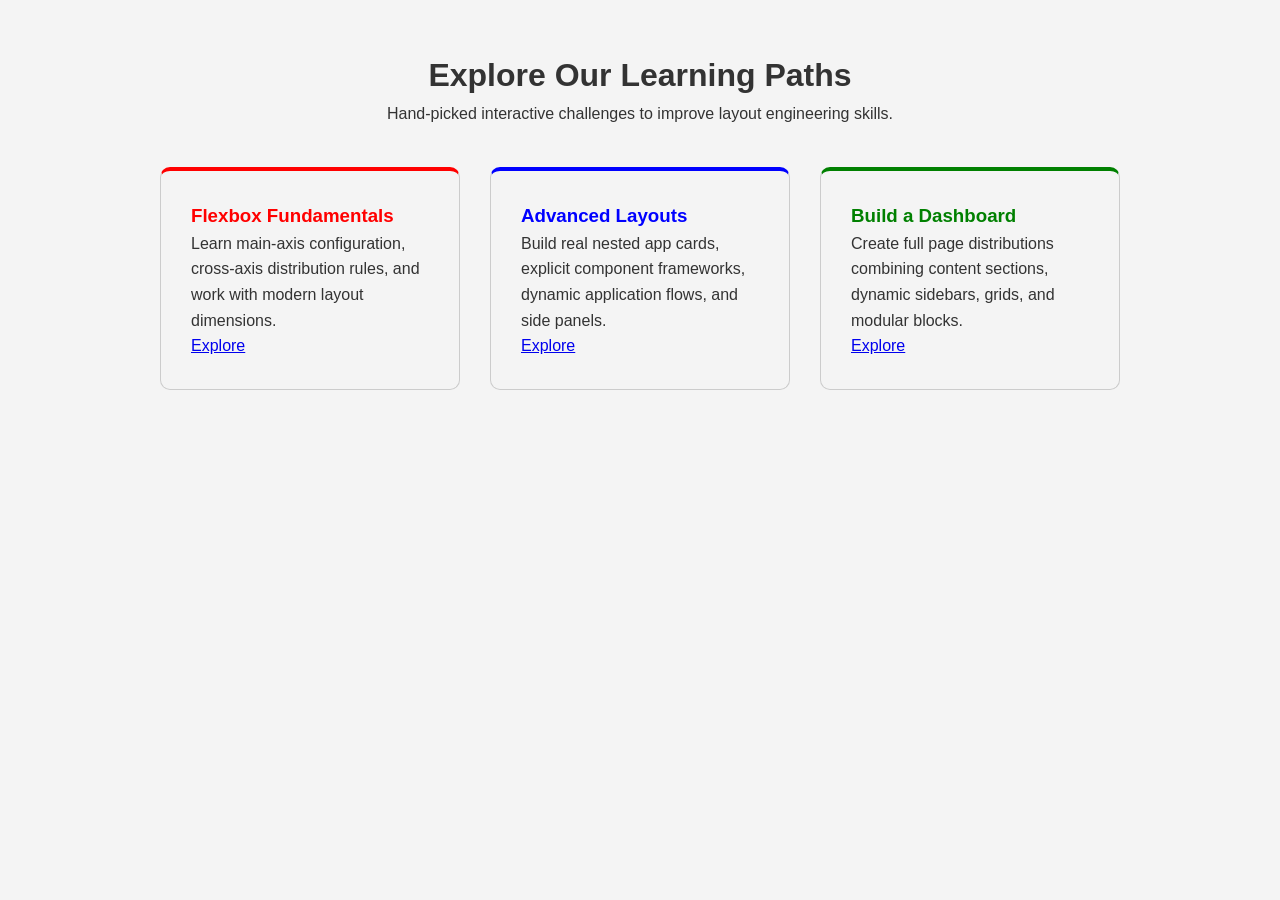
==== flex/index.html @ 64cbf276 "add flex" ====
<!DOCTYPE html>
<html lang="en">
<head>
    <meta charset="UTF-8">
    <meta name="viewport" content="width=device-width, initial-scale=1.0">
    <title>Flex</title>
    <link rel="stylesheet" href="style.css">
</head>
<body>
    <div class="header">
        <h1>Explore Our Learning Paths</h1>
        <p>Hand-picked interactive challenges to improve layout engineering skills.</p>
    </div>
    <main>
        <section class="a">
            <h3>Flexbox Fundamentals</h3>    
            <p>Learn main-axis configuration, cross-axis distribution rules, and work with modern layout dimensions.</p>
            <a href="#" class="explore">Explore</a>
        </section>
        <section class="b">
            <h3>Advanced Layouts</h3>     
            <p>Build real nested app cards, explicit component frameworks, dynamic application flows, and side panels.</p>
            <a href="#" class="explore">Explore</a>
        </section>
        <section class="c">
            <h3>Build a Dashboard</h3>     
            <p>Create full page distributions combining content sections, dynamic sidebars, grids, and modular blocks.</p>
            <a href="#" class="explore">Explore</a>
        </section>
    </main>

</body>
</html>
---- flex/style.css ----
* {
  margin: 0;
  padding: 0;
  box-sizing: border-box;
}

body {
  font-family: Arial, sans-serif;
  background-color: #f4f4f4;
  color: #333;
  line-height: 1.6;
}

.header {
    display: flex;
    align-items: center;
    justify-content: center;
    flex-direction: column;
    margin: 50px 0 0 0;
}

main {
    display: flex;
    flex-direction: row;
    justify-content: center;
    padding-inline: 50px;
    gap: 30px;
}

section {
    max-width: 300px;
    display: flex;
    flex-direction: column;
    margin: 40px 0;
    border: 1px solid #ccc;
    border-radius: 10px;
    padding: 30px;
}

.a{
    border-top: 4px solid red;
}

.a h3{
    color: red;
}

.b{
    border-top: 4px solid blue;
}

.b h3{
    color: blue;
}

.c{
    border-top: 4px solid green;
}

.c h3{
    color: green;
}
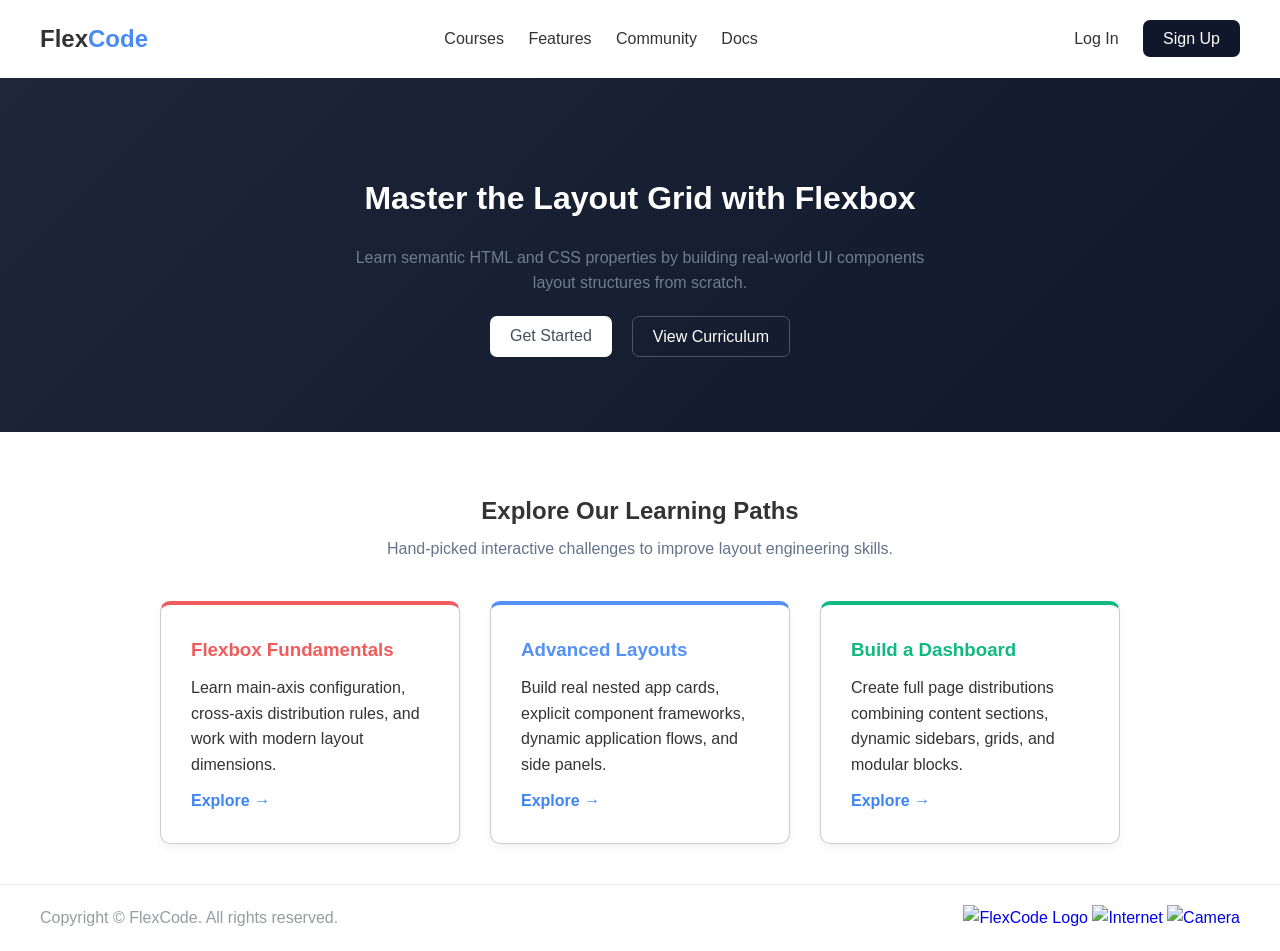
==== commit 15deab2f: "add all" ====
--- a/flex/index.html
+++ b/flex/index.html
@@ -7,27 +7,59 @@
     <link rel="stylesheet" href="style.css">
 </head>
 <body>
+    <header>
+        <section class="logo">
+            <h2>Flex<span class="highlight">Code</span></h2>
+        </section>
+        <section class="nav">
+            <a href="#">Courses</a>
+            <a href="#">Features</a>
+            <a href="#">Community</a>
+            <a href="#">Docs</a>
+        </section>
+        <section class="cta">
+            <a href="#" class="login">Log In</a>
+            <a href="#" class="signup">Sign Up</a>
+        </section>
+    </header>
+    <div class="hero">
+        <h1>Master the Layout Grid with Flexbox</h1>
+        <p>Learn semantic HTML and CSS properties by building real-world UI components layout structures from scratch.</p>
+        <div class="buttons">
+            <a href="#" class="start">Get Started</a>
+            <a href="#" class="watch">View Curriculum</a>
+        </div>
+    </div>
     <div class="header">
-        <h1>Explore Our Learning Paths</h1>
+        <h2>Explore Our Learning Paths</h2>
         <p>Hand-picked interactive challenges to improve layout engineering skills.</p>
     </div>
     <main>
         <section class="a">
             <h3>Flexbox Fundamentals</h3>    
             <p>Learn main-axis configuration, cross-axis distribution rules, and work with modern layout dimensions.</p>
-            <a href="#" class="explore">Explore</a>
+            <a href="#" class="explore">Explore &rarr;</a>
         </section>
         <section class="b">
             <h3>Advanced Layouts</h3>     
             <p>Build real nested app cards, explicit component frameworks, dynamic application flows, and side panels.</p>
-            <a href="#" class="explore">Explore</a>
+            <a href="#" class="explore">Explore &rarr;</a>
         </section>
         <section class="c">
             <h3>Build a Dashboard</h3>     
             <p>Create full page distributions combining content sections, dynamic sidebars, grids, and modular blocks.</p>
-            <a href="#" class="explore">Explore</a>
+            <a href="#" class="explore">Explore &rarr;</a>
         </section>
     </main>
-
+    <footer>
+        <section>
+            <p>Copyright &copy; FlexCode. All rights reserved.</p>
+        </section>
+        <section>
+            <a href="#"><img src="x.png" alt="FlexCode Logo"></a>
+            <a href="#"><img src="internet.png" alt="Internet"></a>
+            <a href="#"><img src="camera.png" alt="Camera"></a>
+        </section>
+    </footer>
 </body>
 </html>
--- a/flex/style.css
+++ b/flex/style.css
@@ -4,9 +4,86 @@
   box-sizing: border-box;
 }
 
+header {
+    display: flex;
+    align-items: center;
+    justify-content: space-between;
+    padding: 20px 40px;
+}
+
+.highlight {
+    color: #498bf6;
+}
+
+.nav a{
+    padding: 10px;
+    color: #333;
+}
+
+.cta a{
+    padding: 10px 20px;
+}
+
+.login{
+    color: #333;
+}
+
+.signup{
+    background-color: #0f172a;
+    color: #fff;
+    border-radius: 7px;
+}
+
+.hero{
+    display: flex;
+    align-items: center;
+    justify-content: center;
+    flex-direction: column;
+    padding: 75px 0;
+    background: linear-gradient(
+    135deg,
+    #1e273a 0%,
+    #0f172a 100%);
+}
+
+.hero p{
+    max-width: 600px;
+    text-align: center;
+    color: #6f7d91;
+}
+
+.hero h1, .hero p, .hero .buttons{
+    margin-top: 20px;
+}
+
+.hero h1{
+    color: #fff;
+    font-weight: 900;
+}
+
+.start{
+    color: #484e5c;
+    background-color: #fff;
+    border-radius: 7px;
+    padding: 7px 20px;
+}
+
+.watch{
+    color: #fff;
+    border: 1px solid #475569;
+    border-radius: 7px;
+    padding: 7px 20px;
+}
+
+.buttons{
+    display: flex;
+    text-align: center;
+    gap: 20px;
+    margin-top: 30px;
+}
+
 body {
   font-family: Arial, sans-serif;
-  background-color: #f4f4f4;
   color: #333;
   line-height: 1.6;
 }
@@ -16,7 +93,12 @@
     align-items: center;
     justify-content: center;
     flex-direction: column;
-    margin: 50px 0 0 0;
+    margin: 60px 0 0 0;
+}
+
+.header p{
+    margin-top: 5px;
+    color: #64748b;;
 }
 
 main {
@@ -27,7 +109,7 @@
     gap: 30px;
 }
 
-section {
+main section {
     max-width: 300px;
     display: flex;
     flex-direction: column;
@@ -35,29 +117,58 @@
     border: 1px solid #ccc;
     border-radius: 10px;
     padding: 30px;
+    box-shadow: 0px 4px 10px rgba(0, 0, 0, 0.05);
+}
+
+main section h3 {
+    margin-bottom: 10px;
+}
+
+main section p {
+    margin-bottom: 10px;
+}
+
+main section a {
+    color: #3c84f8;
+    font-weight: 600;
+}
+
+a {
+  text-decoration: none;
 }
 
 .a{
-    border-top: 4px solid red;
+    border-top: 4px solid #f15b5b;
 }
 
 .a h3{
-    color: red;
+    color: #f15b5b;
 }
 
 .b{
-    border-top: 4px solid blue;
+    border-top: 4px solid #5391f7;
 }
 
 .b h3{
-    color: blue;
+    color: #5391f7;
 }
 
 .c{
-    border-top: 4px solid green;
+    border-top: 4px solid #10b981;
 }
 
 .c h3{
-    color: green;
+    color: #10b981;
 }
 
+footer {
+    display: flex;
+    justify-content: space-between;
+    align-items: center;
+    padding: 20px 40px;
+    border-top: 1px solid #e9ecef;
+}
+
+footer p {
+    color: #6c757db7;
+}
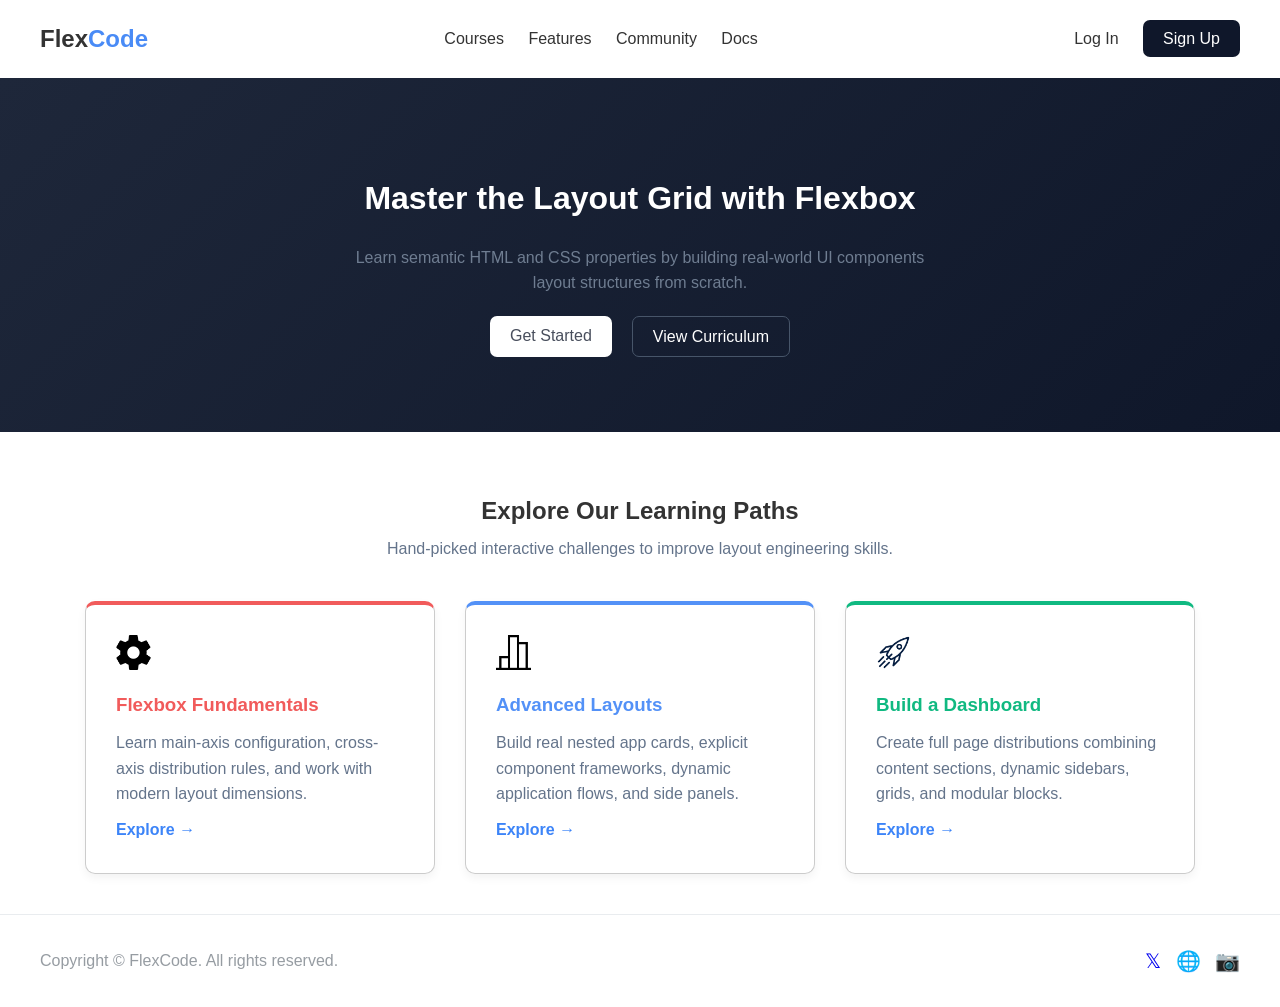
==== commit b2767003: "end the dz" ====
--- a/flex/index.html
+++ b/flex/index.html
@@ -36,16 +36,19 @@
     </div>
     <main>
         <section class="a">
+            <img src="settings.png" alt="Settings Icon">
             <h3>Flexbox Fundamentals</h3>    
             <p>Learn main-axis configuration, cross-axis distribution rules, and work with modern layout dimensions.</p>
             <a href="#" class="explore">Explore &rarr;</a>
         </section>
         <section class="b">
+            <img src="tabl.png" alt="Table Icon">
             <h3>Advanced Layouts</h3>     
             <p>Build real nested app cards, explicit component frameworks, dynamic application flows, and side panels.</p>
             <a href="#" class="explore">Explore &rarr;</a>
         </section>
         <section class="c">
+            <img src="rocket.png" alt="Rocket Icon">
             <h3>Build a Dashboard</h3>     
             <p>Create full page distributions combining content sections, dynamic sidebars, grids, and modular blocks.</p>
             <a href="#" class="explore">Explore &rarr;</a>
@@ -55,10 +58,10 @@
         <section>
             <p>Copyright &copy; FlexCode. All rights reserved.</p>
         </section>
-        <section>
-            <a href="#"><img src="x.png" alt="FlexCode Logo"></a>
-            <a href="#"><img src="internet.png" alt="Internet"></a>
-            <a href="#"><img src="camera.png" alt="Camera"></a>
+        <section class="social">
+            <a href="#">𝕏</a>
+            <a href="#">🌐</a>
+            <a href="#">📷</a>
         </section>
     </footer>
 </body>
--- a/flex/style.css
+++ b/flex/style.css
@@ -104,13 +104,15 @@
 main {
     display: flex;
     flex-direction: row;
+    flex-wrap: wrap;
     justify-content: center;
     padding-inline: 50px;
     gap: 30px;
 }
 
 main section {
-    max-width: 300px;
+    flex: 1 1 280px;
+    max-width: 350px;
     display: flex;
     flex-direction: column;
     margin: 40px 0;
@@ -126,6 +128,7 @@
 
 main section p {
     margin-bottom: 10px;
+    color: #64748b;
 }
 
 main section a {
@@ -133,6 +136,12 @@
     font-weight: 600;
 }
 
+main section img {
+    width: 35px;
+    height: 35px;
+    margin-bottom: 20px;
+}
+
 a {
   text-decoration: none;
 }
@@ -165,10 +174,94 @@
     display: flex;
     justify-content: space-between;
     align-items: center;
-    padding: 20px 40px;
+    padding: 30px 40px;
     border-top: 1px solid #e9ecef;
 }
 
 footer p {
     color: #6c757db7;
 }
+
+.social a {
+    margin-left: 10px;
+    font-size: 20px;
+}
+
+@media (max-width: 700px) {
+    header {
+        flex-wrap: wrap;
+        gap: 15px;
+        padding: 20px;
+    }
+
+    .nav {
+        order: 3;
+        display: flex;
+        flex: 1 0 100%;
+        flex-wrap: wrap;
+        justify-content: center;
+    }
+
+    .nav a {
+        padding: 8px;
+    }
+
+    .hero {
+        padding: 60px 20px;
+        text-align: center;
+    }
+
+    .hero h1 {
+        font-size: 30px;
+    }
+
+    main {
+        padding-inline: 20px;
+        gap: 16px;
+    }
+
+    main section {
+        flex-basis: 260px;
+        margin: 10px 0;
+    }
+
+    footer {
+        flex-direction: column;
+        gap: 12px;
+        padding: 24px 20px;
+        text-align: center;
+    }
+}
+
+@media (max-width: 480px) {
+    .hero h1 {
+        font-size: 25px;
+    }
+
+    .hero p {
+        font-size: 15px;
+    }
+
+    .buttons {
+        flex-direction: column;
+        gap: 12px;
+    }
+
+    .header {
+        margin: 40px 20px 0;
+        text-align: center;
+    }
+
+    .header h2 {
+        font-size: 22px;
+    }
+
+    main {
+        padding-inline: 16px;
+    }
+
+    main section {
+        flex-basis: 100%;
+        padding: 24px;
+    }
+}
